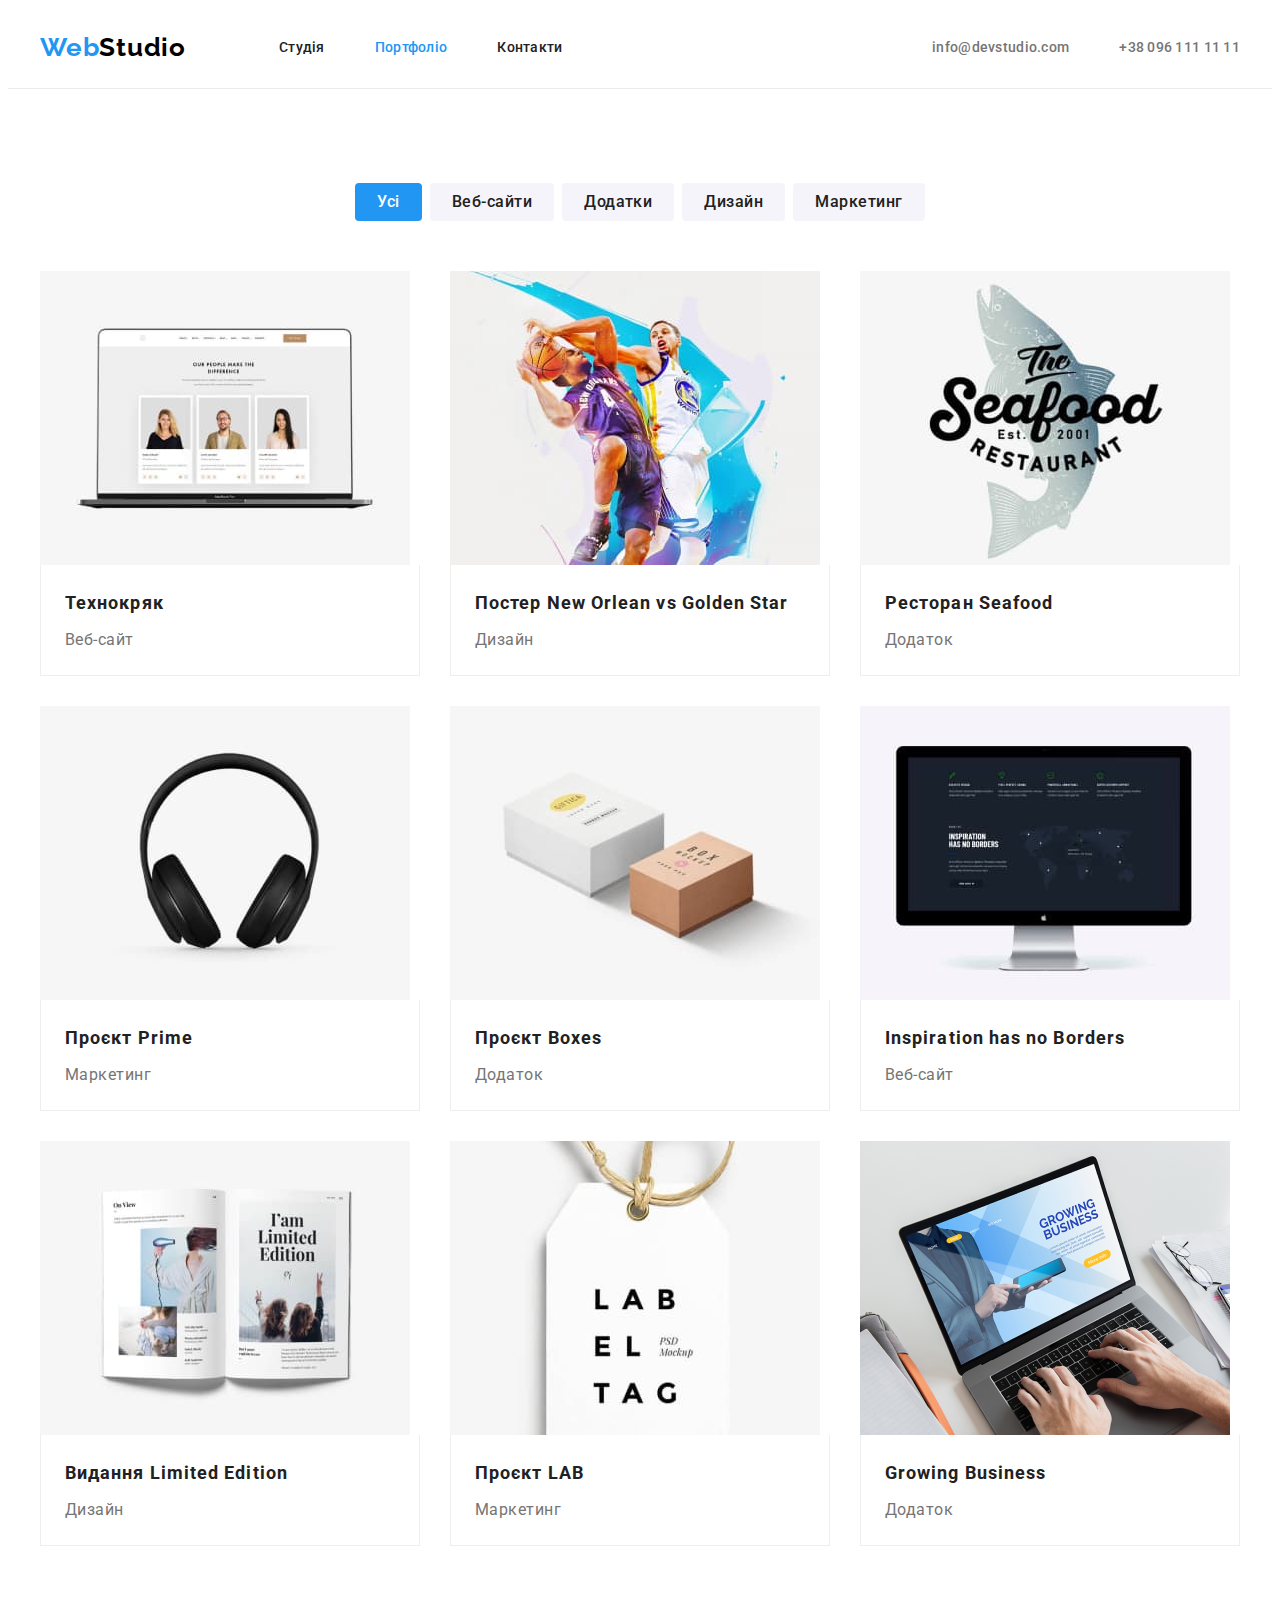
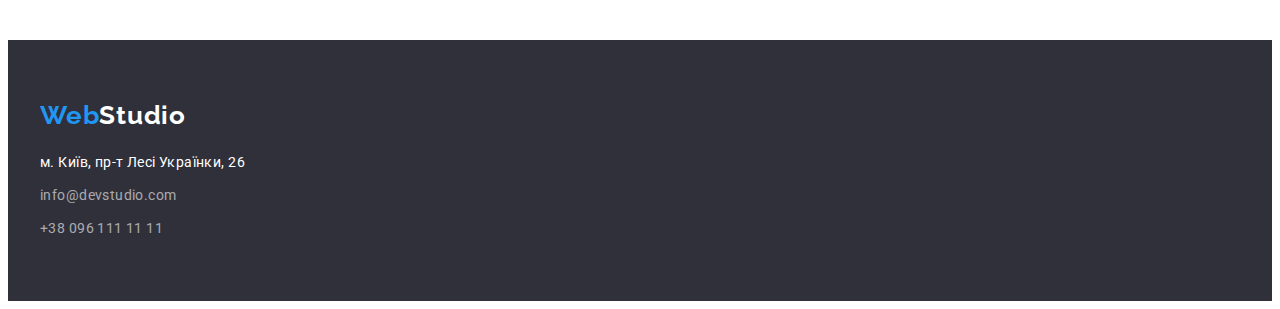
==== portfolio.html @ 0a84ef99 "Initial commit" ====
<!DOCTYPE html>
<html lang="uk">
  <head>
    <meta charset="UTF-8" />
    <meta http-equiv="X-UA-Compatible" content="IE=edge" />
    <meta name="viewport" content="width=device-width, initial-scale=1.0" />
    <title>Portfolio</title>
    <link rel="preconnect" href="https://fonts.googleapis.com" />
    <link rel="preconnect" href="https://fonts.gstatic.com" crossorigin />
    <link
      href="https://fonts.googleapis.com/css2?family=Raleway:wght@700&family=Roboto:wght@400;500;700;900&display=swap"
      rel="stylesheet"
    />
    <link
      rel="stylesheet"
      href="https://cdnjs.cloudflare.com/ajax/libs/modern-normalize/1.1.0/modern-normalize.min.css"
      integrity="sha512-wpPYUAdjBVSE4KJnH1VR1HeZfpl1ub8YT/NKx4PuQ5NmX2tKuGu6U/JRp5y+Y8XG2tV+wKQpNHVUX03MfMFn9Q=="
      crossorigin="anonymous"
      referrerpolicy="no-referrer"
    />
    <link rel="stylesheet" href="./css/slyles.css" />
  </head>
  <body>
    <!-- Хедер -->

    <header class="header">
      <div class="container main-nav">
        <nav class="header-nav">
          <a class="header-logo" href="./index.html">Web<span class="accent">Studio</span></a>
          <ul class="header-list">
            <li class="header-item">
              <a class="header-link" href="./index.html">Студія</a>
            </li>
            <li class="header-item">
              <a class="header-link current" href="./portfolio.html">Портфоліо</a>
            </li>
            <li class="header-item">
              <a class="header-link" href="#cont">Контакти</a>
            </li>
          </ul>
        </nav>
        <ul class="header-list-contact">
          <li class="header-item-contact">
            <a class="header-link-contact" href="mailto:info@devstudio.com">info@devstudio.com</a>
          </li>
          <li class="header-item-contact">
            <a class="header-link-contact" href="tel:+380961111111">+38 096 111 11 11</a>
          </li>
        </ul>
      </div>
    </header>

    <!-- Главный контент страницы -->

    <main class="main-portfolio">
      <section class="project section">
        <div class="container">
          <h1 class="project-title visually-hidden">Наші проекти</h1>
          <ul class="project-list margin-container">
            <li class="project-item">
              <button type="button" class="project-btn current-btn">Усі</button>
            </li>
            <li class="project-item">
              <button type="button" class="project-btn">Веб-сайти</button>
            </li>
            <li class="project-item">
              <button type="button" class="project-btn">Додатки</button>
            </li>
            <li class="project-item">
              <button type="button" class="project-btn">Дизайн</button>
            </li>
            <li class="project-item">
              <button type="button" class="project-btn">Маркетинг</button>
            </li>
          </ul>
          <ul class="project-list-img">
            <li class="project-item-img">
              <img
                src="./images/img11.jpg"
                alt="Ноутбук"
                class="project-img"
                width="370"
                height="294"
              />
              <div class="project-img-desc">
                <h2 class="project-img-title">Технокряк</h2>
                <p class="project-img-text">Веб-сайт</p>
              </div>
            </li>
            <li class="project-item-img">
              <img
                src="./images/img22.jpg"
                alt="Два хлопця грают в баскетбол"
                class="project-img"
                width="370"
                height="294"
              />
              <div class="project-img-desc">
                <h2 class="project-img-title">Постер New Orlean vs Golden Star</h2>
                <p class="project-img-text">Дизайн</p>
              </div>
            </li>
            <li class="project-item-img">
              <img
                src="./images/img33.jpg"
                alt="Логотип ресторану"
                class="project-img"
                width="370"
                height="294"
              />
              <div class="project-img-desc">
                <h2 class="project-img-title">Ресторан Seafood</h2>
                <p class="project-img-text">Додаток</p>
              </div>
            </li>
            <li class="project-item-img">
              <img
                src="./images/img4.jpg"
                alt="Навушники"
                class="project-img"
                width="370"
                height="294"
              />
              <div class="project-img-desc">
                <h2 class="project-img-title">Проєкт Prime</h2>
                <p class="project-img-text">Маркетинг</p>
              </div>
            </li>
            <li class="project-item-img">
              <img
                src="./images/img5.jpg"
                alt="Дві коробки"
                class="project-img"
                width="370"
                height="294"
              />
              <div class="project-img-desc">
                <h2 class="project-img-title">Проєкт Boxes</h2>
                <p class="project-img-text">Додаток</p>
              </div>
            </li>
            <li class="project-item-img">
              <img
                src="./images/img6.jpg"
                alt="Монітор"
                class="project-img"
                width="370"
                height="294"
              />
              <div class="project-img-desc">
                <h2 class="project-img-title">Inspiration has no Borders</h2>
                <p class="project-img-text">Веб-сайт</p>
              </div>
            </li>
            <li class="project-item-img">
              <img
                src="./images/img7.jpg"
                alt="Книга"
                class="project-img"
                width="370"
                height="294"
              />
              <div class="project-img-desc">
                <h2 class="project-img-title">Видання Limited Edition</h2>
                <p class="project-img-text">Дизайн</p>
              </div>
            </li>
            <li class="project-item-img">
              <img
                src="./images/img8.jpg"
                alt="Бірка"
                class="project-img"
                width="370"
                height="294"
              />
              <div class="project-img-desc">
                <h2 class="project-img-title">Проєкт LAB</h2>
                <p class="project-img-text">Маркетинг</p>
              </div>
            </li>
            <li class="project-item-img">
              <img
                src="./images/img9.png"
                alt="Людина працює за ноутбуком"
                class="project-img"
                width="370"
                height="294"
              />
              <div class="project-img-desc">
                <h2 class="project-img-title">Growing Business</h2>
                <p class="project-img-text">Додаток</p>
              </div>
            </li>
          </ul>
        </div>
      </section>
    </main>

    <!-- Футер -->

    <footer class="footer" id="cont">
      <div class="container">
        <a class="footer-logo" href="./index.html">Web<span class="accent-logo">Studio</span></a>
        <address class="footer-address">
          <ul class="footer-list">
            <li class="footer-item-address">
              <a
                class="footer-link-address"
                href="https://goo.gl/maps/AeW1CKRsZD5N9ChA9"
                target="_blank"
                rel="noopener noreferrer nofollow"
                >м. Київ, пр-т Лесі Українки, 26</a
              >
            </li>
            <li class="footer-item">
              <a class="footer-link" href="mailto:info@devstudio.com">info@devstudio.com</a>
            </li>
            <li class="footer-item">
              <a class="footer-link" href="tel:+380961111111">+38 096 111 11 11</a>
            </li>
          </ul>
        </address>
      </div>
    </footer>
  </body>
</html>
---- css/slyles.css ----
:root {
  --main-color: #ffffff;
  --footer-color: #2f303a;
  --section-color: #f5f4fa;
  --text-color: #757575;
  --title-color: #212121;
  --accent-color: #2196f3;
}

body {
  font-family: 'Roboto', sans-serif;
  background-color: var(--main-color);
  font-size: 14px;
  color: var(--text-color);
}

p,
h1,
h2,
h3,
h4,
h5,
h6 {
  margin: 0;
}

ul {
  margin: 0;
  padding-left: 0;
  list-style: none;
}

a {
  text-decoration: none;
}

img {
  display: block;
  max-width: 100%;
  height: auto;
}

button {
  cursor: pointer;
}

address {
  font-style: normal;
}

.visually-hidden {
  position: absolute;
  white-space: nowrap;
  width: 1px;
  height: 1px;
  overflow: hidden;
  border: 0;
  padding: 0;
  clip: rect(0 0 0 0);
  clip-path: inset(50%);
  margin: -1px;
}

.container {
  width: 1200px;
  padding-left: 15px;
  padding-right: 15px;
  margin-left: auto;
  margin-right: auto;
}

.section {
  padding-top: 94px;
  padding-bottom: 94px;
}

/* Хедер */

.header {
  border-bottom: 1px solid #ececec;
}

.main-nav {
  display: flex;
  align-items: center;
  justify-content: space-between;
}

.header-logo {
  margin-right: 93px;

  font-family: 'Raleway', sans-serif;
  font-weight: 700;
  font-size: 26px;
  line-height: 1.2;
  letter-spacing: 0.03em;

  color: var(--accent-color);
}

.accent {
  color: #000000;
}

.header-nav {
  display: flex;
  align-items: center;
}

.header-list {
  display: flex;
}

.header-item:not(:last-child) {
  margin-right: 50px;
}

.header-link {
  display: block;
  padding-top: 32px;
  padding-bottom: 32px;

  font-weight: 500;
  line-height: 1.14;
  letter-spacing: 0.02em;

  color: var(--title-color);
}

.header-link:hover,
.header-link:focus {
  color: var(--accent-color);
}

.current {
  color: var(--accent-color);
}

.header-list-contact {
  display: flex;
}

.header-link-contact {
  display: block;
  padding-top: 32px;
  padding-bottom: 32px;

  font-weight: 500;
  line-height: 1.14;
  letter-spacing: 0.02em;

  color: var(--text-color);
}

.header-item-contact:not(:last-child) {
  margin-right: 50px;
}

.header-link-contact:hover,
.header-link-contact:focus {
  color: var(--accent-color);
}

/* Главный контент страницы */

/* Герой */

.hero {
  padding-top: 200px;
  padding-bottom: 200px;
  text-align: center;

  background: var(--footer-color);
}

.hero-title {
  margin-bottom: 40px;
  margin-left: auto;
  margin-right: auto;

  font-weight: 900;
  font-size: 44px;
  line-height: 1.36;
  letter-spacing: 0.06em;
  text-transform: uppercase;
  width: 696px;

  color: var(--main-color);
}

.hero-btn {
  padding: 10px 32px;

  font-family: inherit;
  font-weight: 700;
  font-size: 16px;
  line-height: 1.88;
  letter-spacing: 0.06em;
  border: none;
  border-radius: 4px;

  color: var(--main-color);
  background-color: var(--accent-color);
}

.hero-btn:hover,
.hero-btn:focus {
  background: #2196f3;
  box-shadow: 0px 4px 4px rgba(0, 0, 0, 0.15);
  border-radius: 4px;
}

/* Преймущества */

.benefits-list {
  display: flex;
  gap: 30px;
}

.benefits-item {
  width: calc((100% - 90px) / 4);
}

.benefits-title {
  margin-bottom: 10px;

  font-size: 14px;
  line-height: 1.14;
  letter-spacing: 0.03em;
  text-transform: uppercase;

  color: var(--title-color);
}

.benefits-text {
  line-height: 1.71;
  letter-spacing: 0.03em;
}

/* Чем мы занимаемся */

.about {
  padding-top: 0;
}

.about-list {
  display: flex;
  gap: 30px;
}

.about-title {
  margin-bottom: 50px;

  font-size: 36px;
  line-height: 1.16;
  text-align: center;
  letter-spacing: 0.03em;

  color: var(--title-color);
}

.about-item {
  width: calc((100% - 60px) / 3);
}

/* Наша команда */

.team {
  background-color: var(--section-color);
}

.team-list {
  display: flex;
  gap: 30px;
}

.team-title {
  margin-bottom: 50px;

  font-size: 36px;
  line-height: 1.16;
  text-align: center;
  letter-spacing: 0.03em;

  color: var(--title-color);
}

.team-item {
  padding-bottom: 30px;
  width: calc((100% - 90px) / 4);

  box-shadow: 0px 1px 3px rgba(0, 0, 0, 0.12), 0px 1px 1px rgba(0, 0, 0, 0.14),
    0px 2px 1px rgba(0, 0, 0, 0.2);
  border-radius: 0px 0px 4px 4px;
  background-color: var(--main-color);
}

.team-img {
  margin-bottom: 30px;
}

.team-title-name {
  margin-bottom: 10px;

  font-weight: 500;
  font-size: 16px;
  line-height: 1.18;
  text-align: center;
  letter-spacing: 0.03em;

  color: var(--title-color);
}

.team-text {
  font-size: 16px;
  line-height: 1.18;
  text-align: center;
  letter-spacing: 0.03em;
}

/* Футер */

.footer {
  padding-top: 60px;
  padding-bottom: 60px;

  background-color: var(--footer-color);
}

.accent-logo {
  color: var(--main-color);
}

.footer-logo {
  font-family: 'Raleway', sans-serif;
  font-weight: 700;
  font-size: 26px;
  line-height: 1.2;
  letter-spacing: 0.03em;

  color: var(--accent-color);
}

.footer-address {
  margin-top: 20px;
}

.footer-item-address {
  margin-bottom: 9px;
}

.footer-link-address {
  line-height: 1.71;
  letter-spacing: 0.03em;

  color: var(--main-color);
}

.footer-item:not(:last-child) {
  margin-bottom: 9px;
}

.footer-link {
  font-style: normal;
  line-height: 1.71;
  letter-spacing: 0.03em;

  color: rgba(255, 255, 255, 0.6);
}

.footer-link:hover,
.footer-link:focus {
  color: var(--accent-color);
}

/* Портфолио */

.margin-container {
  margin-bottom: 50px;
}

.project-list {
  display: flex;
  justify-content: center;
}

.project-item:not(:last-child) {
  margin-right: 8px;
}

.project-btn {
  padding: 6px 22px;

  font-family: inherit;
  font-weight: 500;
  font-size: 16px;
  line-height: 1.62;
  text-align: center;
  letter-spacing: 0.03em;
  border-radius: 4px;
  border: none;

  color: var(--title-color);
  background: var(--section-color);
}

.project-btn:hover,
.project-btn:focus {
  background-color: var(--accent-color);
  color: var(--main-color);
}

.current-btn {
  color: var(--main-color);
  background-color: var(--accent-color);
}

.project-list-img {
  display: flex;
  flex-wrap: wrap;
  gap: 30px;
}

.project-item-img {
  width: calc((100% - 60px) / 3);
}

.project-img-desc {
  padding: 20px 24px;
  border: 1px solid #eeeeee;
  border-top: none;
}

.project-img-title {
  margin-bottom: 4px;

  font-size: 18px;
  line-height: 2;
  letter-spacing: 0.06em;

  color: var(--title-color);
}

.project-img-text {
  font-size: 16px;
  line-height: 1.88;
  letter-spacing: 0.03em;
}
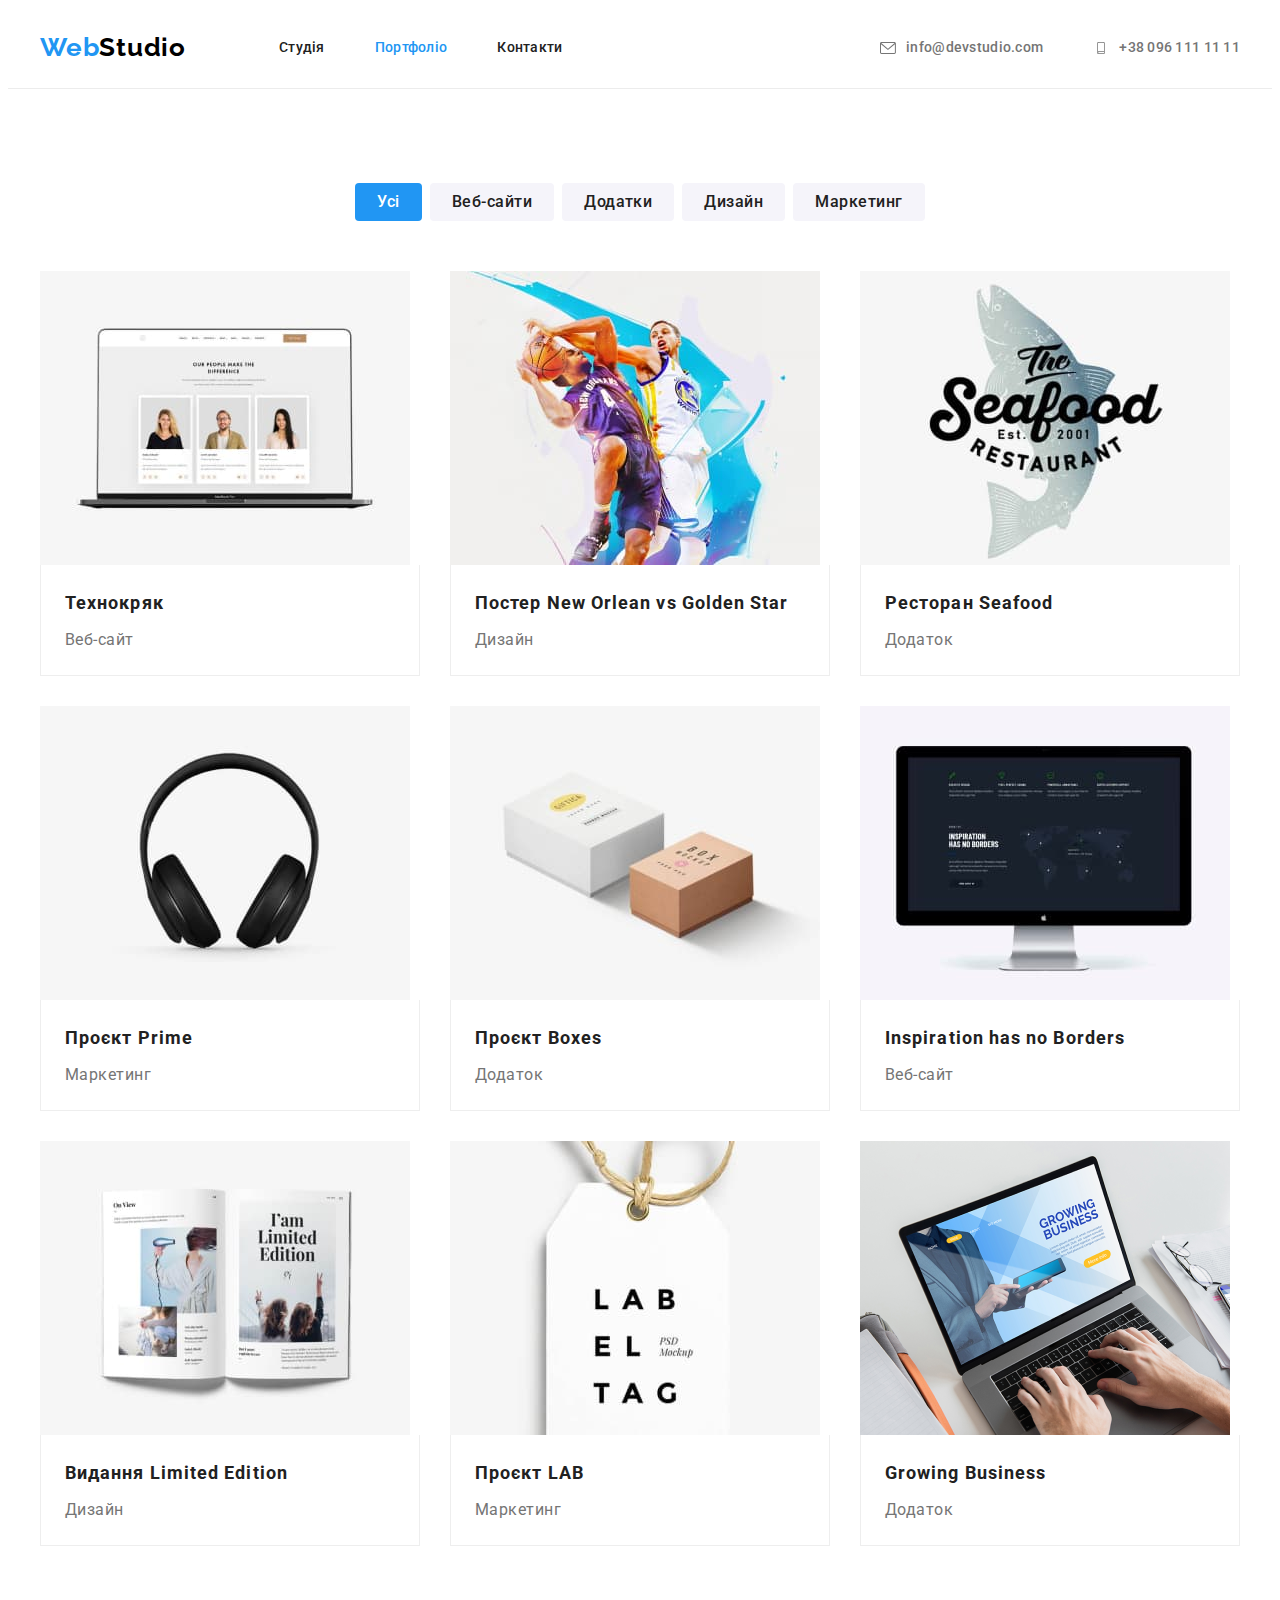
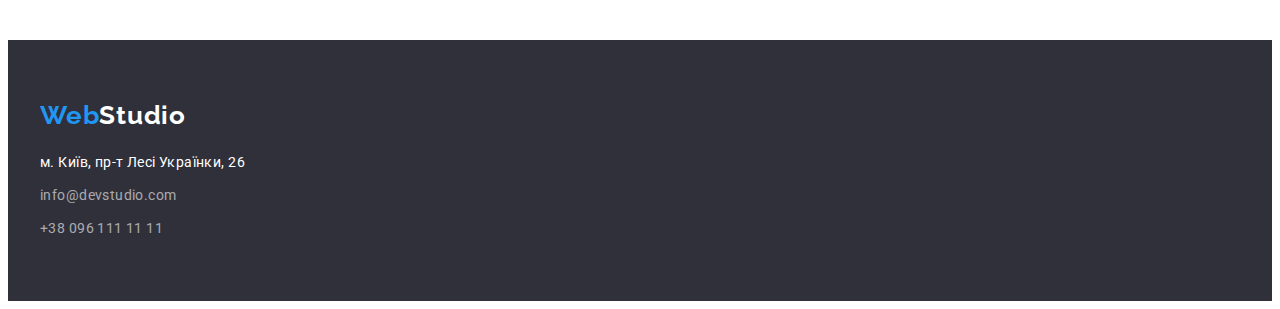
==== commit f2540894: "add svg icons and hero bg images" ====
--- a/portfolio.html
+++ b/portfolio.html
@@ -41,10 +41,16 @@
         </nav>
         <ul class="header-list-contact">
           <li class="header-item-contact">
-            <a class="header-link-contact" href="mailto:info@devstudio.com">info@devstudio.com</a>
+            <a class="header-link-contact" href="mailto:info@devstudio.com"
+              ><svg class="icon-contact"><use href="./images/icons.svg#icon-envelope"></use></svg>
+              info@devstudio.com</a
+            >
           </li>
           <li class="header-item-contact">
-            <a class="header-link-contact" href="tel:+380961111111">+38 096 111 11 11</a>
+            <a class="header-link-contact" href="tel:+380961111111"
+              ><svg class="icon-contact"><use href="./images/icons.svg#icon-smartphone"></use></svg>
+              +38 096 111 11 11</a
+            >
           </li>
         </ul>
       </div>
--- a/css/slyles.css
+++ b/css/slyles.css
@@ -141,7 +141,8 @@
 }
 
 .header-link-contact {
-  display: block;
+  display: flex;
+  align-items: center;
   padding-top: 32px;
   padding-bottom: 32px;
 
@@ -152,6 +153,18 @@
   color: var(--text-color);
 }
 
+.icon-contact {
+  width: 16px;
+  height: 12px;
+  margin-right: 10px;
+  fill: currentColor;
+}
+
+.icon-mail:hover,
+.icon-mail:focus {
+  fill: var(--accent-color);
+}
+
 .header-item-contact:not(:last-child) {
   margin-right: 50px;
 }
@@ -171,6 +184,14 @@
   text-align: center;
 
   background: var(--footer-color);
+  background-image: linear-gradient(rgba(47, 48, 58, 0.4), rgba(47, 48, 58, 0.4)),
+    url(../images/hero.jpg);
+  background-repeat: no-repeat;
+  background-position: center;
+  background-size: cover;
+  height: 600px;
+  max-width: 1600px;
+  margin: 0 auto;
 }
 
 .hero-title {
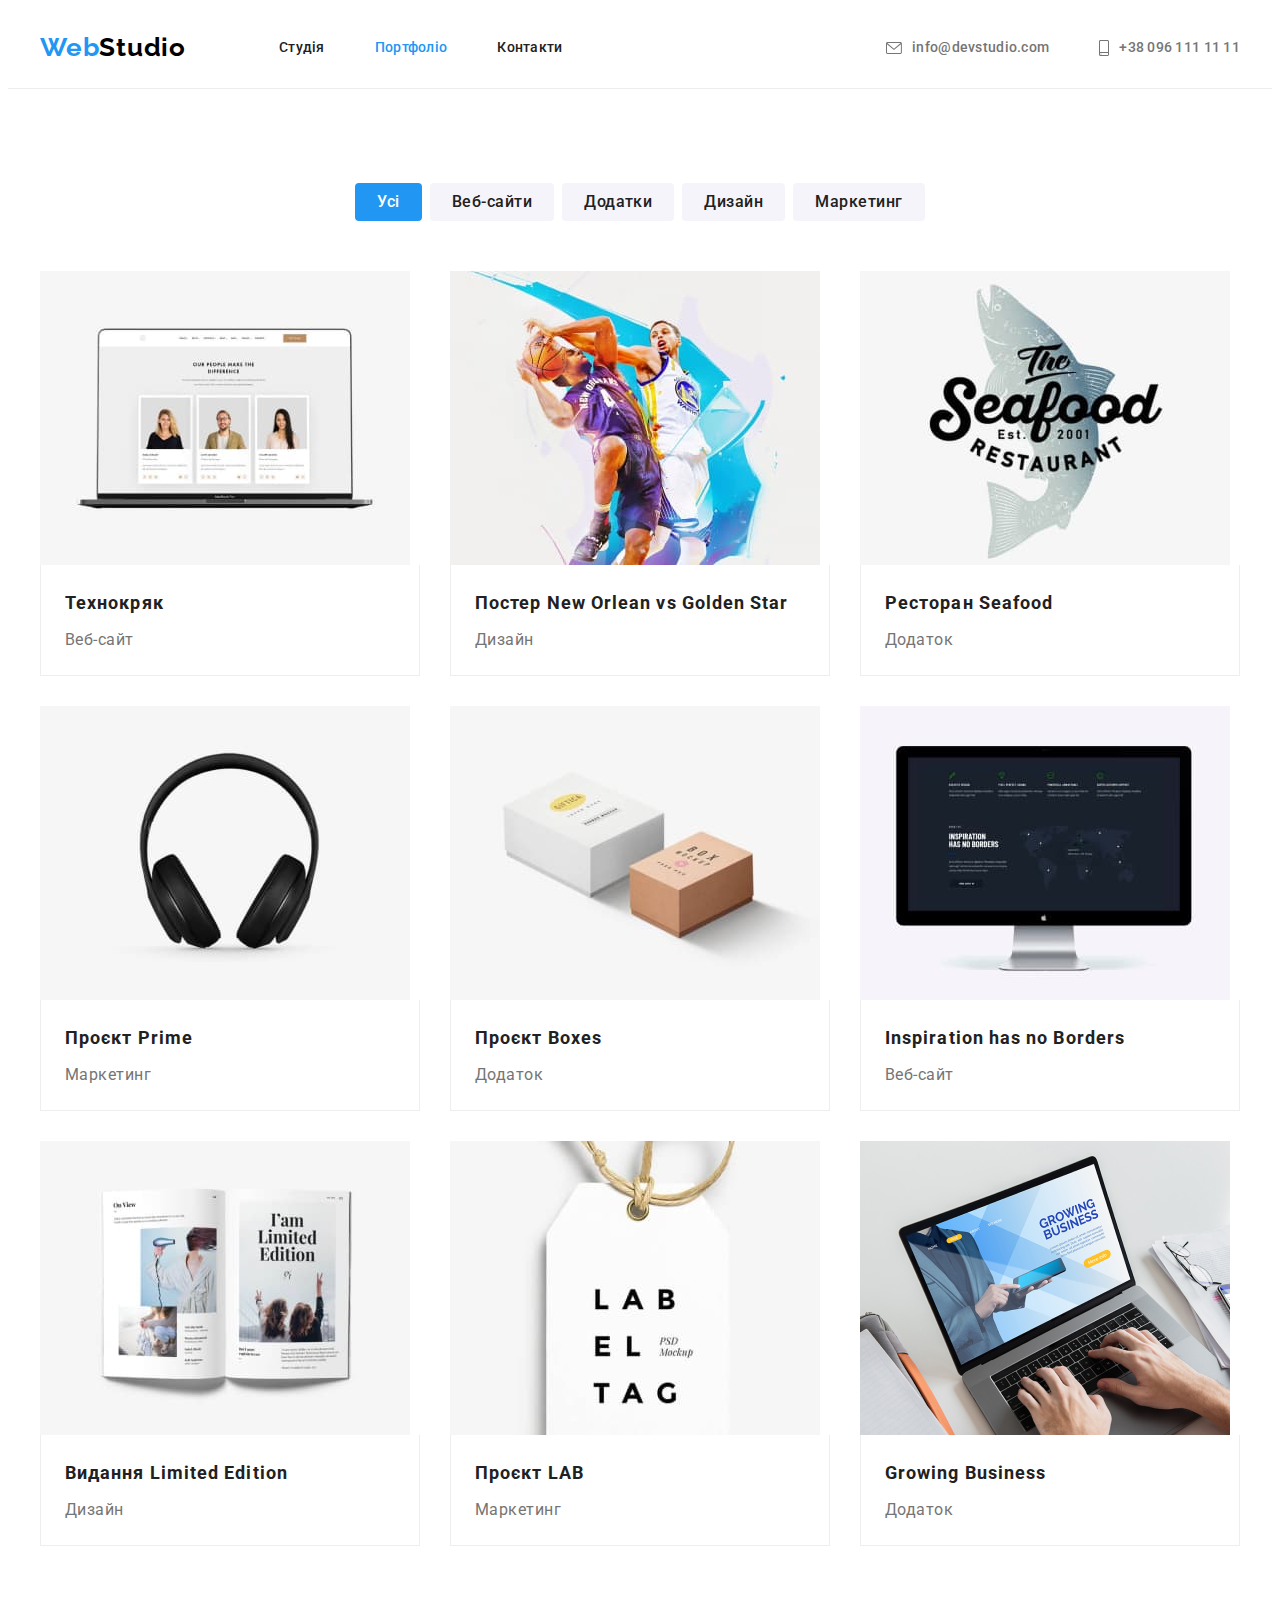
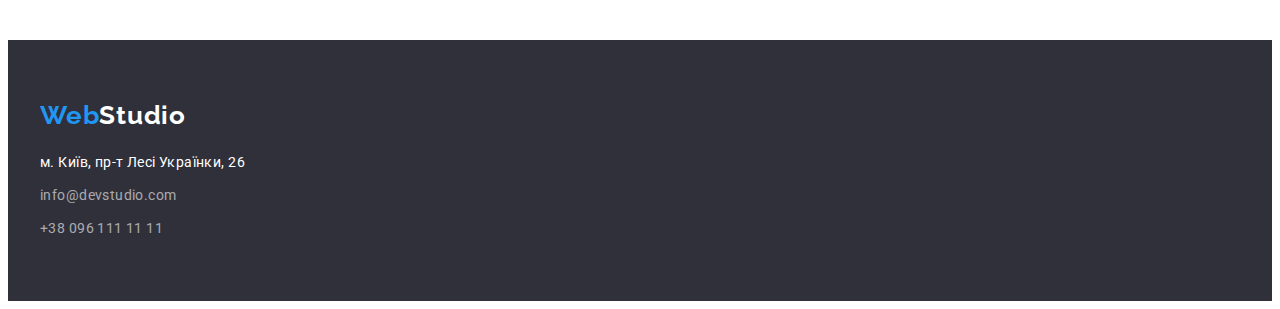
==== commit e8204649: "fix svg" ====
--- a/portfolio.html
+++ b/portfolio.html
@@ -48,7 +48,9 @@
           </li>
           <li class="header-item-contact">
             <a class="header-link-contact" href="tel:+380961111111"
-              ><svg class="icon-contact"><use href="./images/icons.svg#icon-smartphone"></use></svg>
+              ><svg class="icon-contact tel">
+                <use href="./images/icons.svg#icon-smartphone"></use>
+              </svg>
               +38 096 111 11 11</a
             >
           </li>
--- a/css/slyles.css
+++ b/css/slyles.css
@@ -160,6 +160,11 @@
   fill: currentColor;
 }
 
+.tel {
+  width: 10px;
+  height: 16px;
+}
+
 .icon-mail:hover,
 .icon-mail:focus {
   fill: var(--accent-color);
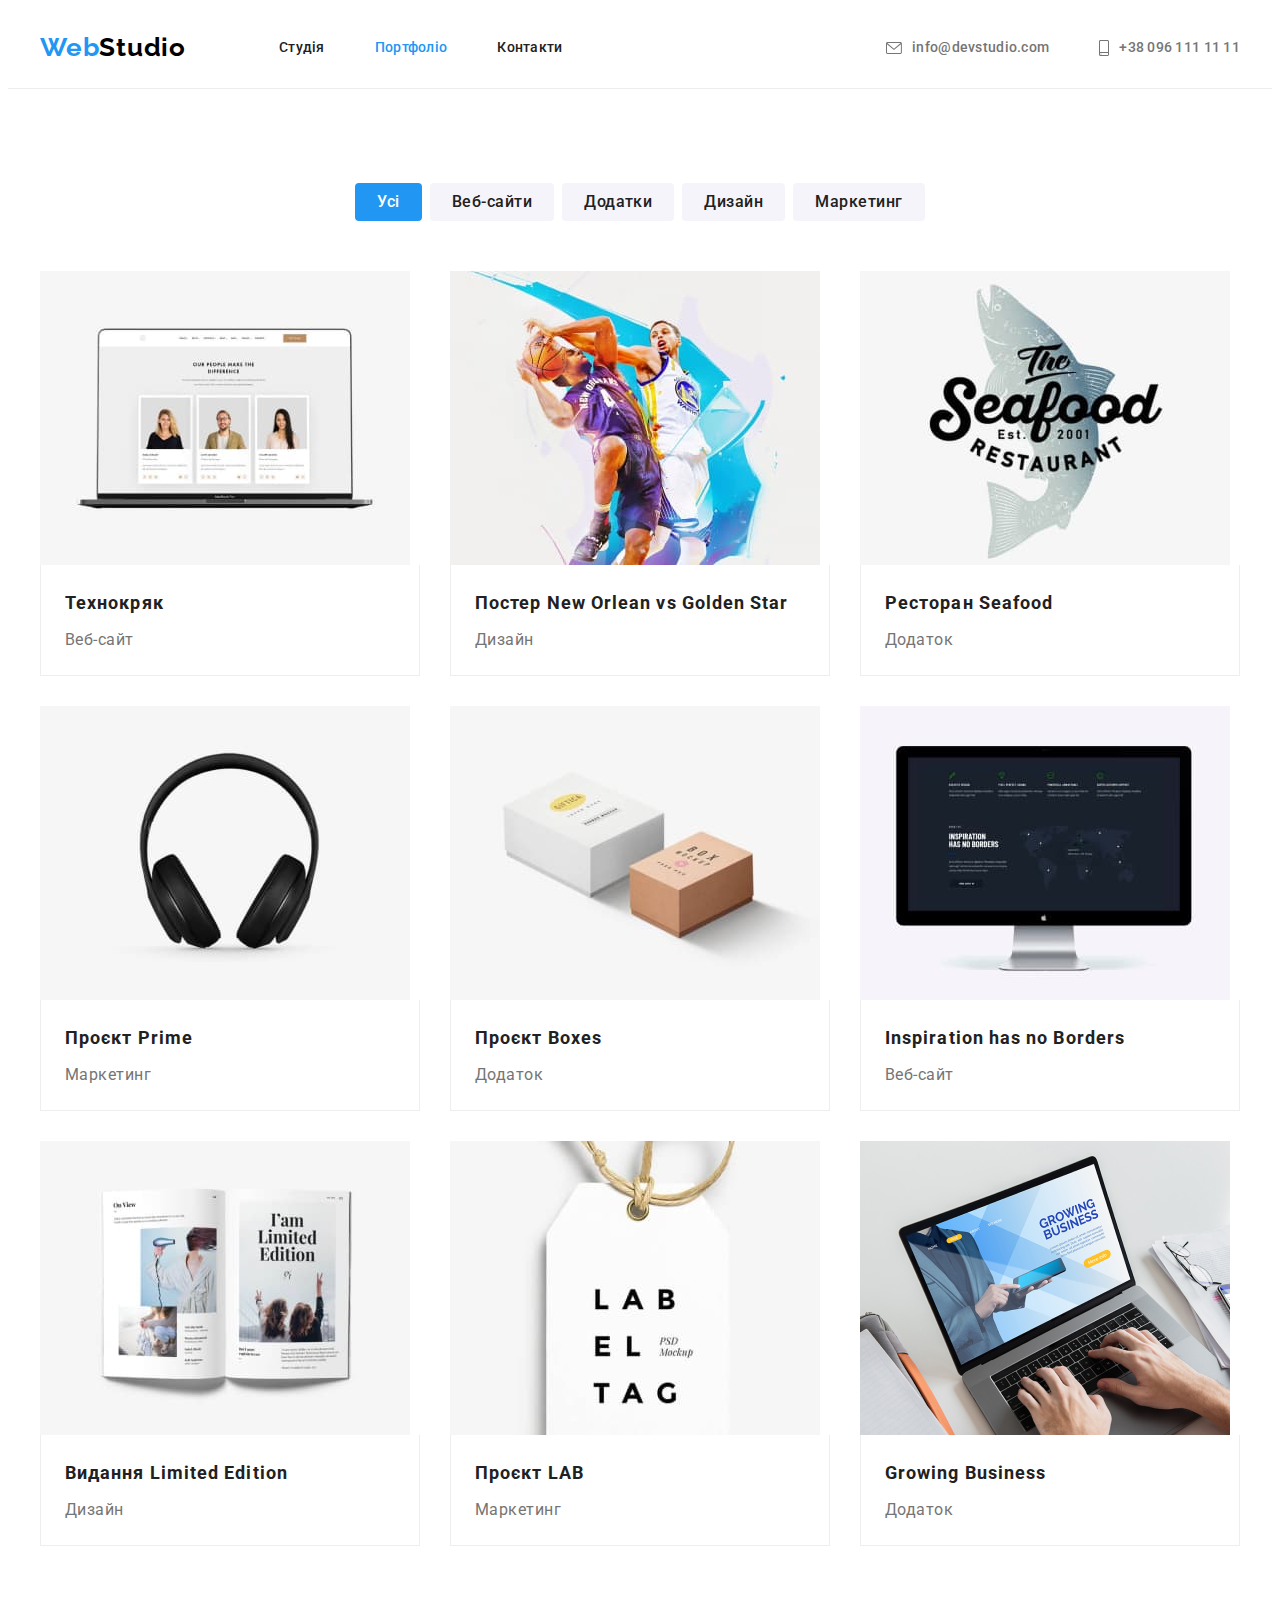
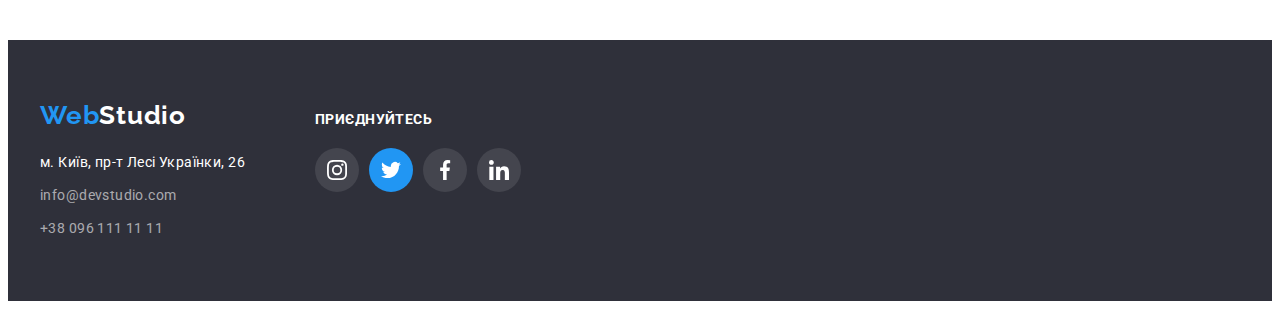
==== commit d0467b93: "add footer icons" ====
--- a/portfolio.html
+++ b/portfolio.html
@@ -207,27 +207,78 @@
     <!-- Футер -->
 
     <footer class="footer" id="cont">
-      <div class="container">
-        <a class="footer-logo" href="./index.html">Web<span class="accent-logo">Studio</span></a>
-        <address class="footer-address">
-          <ul class="footer-list">
-            <li class="footer-item-address">
-              <a
-                class="footer-link-address"
-                href="https://goo.gl/maps/AeW1CKRsZD5N9ChA9"
-                target="_blank"
-                rel="noopener noreferrer nofollow"
-                >м. Київ, пр-т Лесі Українки, 26</a
-              >
-            </li>
-            <li class="footer-item">
-              <a class="footer-link" href="mailto:info@devstudio.com">info@devstudio.com</a>
-            </li>
-            <li class="footer-item">
-              <a class="footer-link" href="tel:+380961111111">+38 096 111 11 11</a>
-            </li>
-          </ul>
-        </address>
+      <div class="container footer-section">
+        <div class="footer-contact">
+          <a class="footer-logo" href="./index.html">Web<span class="accent-logo">Studio</span></a>
+          <address class="footer-address">
+            <ul class="footer-list">
+              <li class="footer-item-address">
+                <a
+                  class="footer-link-address"
+                  href="https://goo.gl/maps/AeW1CKRsZD5N9ChA9"
+                  target="_blank"
+                  rel="noopener noreferrer nofollow"
+                  >м. Київ, пр-т Лесі Українки, 26</a
+                >
+              </li>
+              <li class="footer-item">
+                <a class="footer-link" href="mailto:info@devstudio.com">info@devstudio.com</a>
+              </li>
+              <li class="footer-item">
+                <a class="footer-link" href="tel:+380961111111">+38 096 111 11 11</a>
+              </li>
+            </ul>
+          </address>
+        </div>
+        <div class="footer-soc">
+          <h2 class="footer-soc-title">Приєднуйтесь</h2>
+          <ul class="footer-soc-list">
+            <li class="footer-soc-item">
+              <a
+                class="footer-soc-link"
+                href="https://www.instagram.com/"
+                target="_blank"
+                rel="noopener noreferrer nofollow"
+                ><svg class="footer-soc-logo">
+                  <use href="./images/icons.svg#icon-instagram"></use>
+                </svg>
+              </a>
+            </li>
+            <li class="footer-soc-item">
+              <a
+                class="footer-soc-link twitter"
+                href="https://twitter.com/"
+                target="_blank"
+                rel="noopener noreferrer nofollow"
+                ><svg class="footer-soc-logo">
+                  <use href="./images/icons.svg#icon-twitter"></use>
+                </svg>
+              </a>
+            </li>
+            <li class="footer-soc-item">
+              <a
+                class="footer-soc-link"
+                href="https://www.facebook.com/"
+                target="_blank"
+                rel="noopener noreferrer nofollow"
+                ><svg class="footer-soc-logo">
+                  <use href="./images/icons.svg#icon-facebook"></use>
+                </svg>
+              </a>
+            </li>
+            <li class="footer-soc-item">
+              <a
+                class="footer-soc-link"
+                href="https://www.linkedin.com/"
+                target="_blank"
+                rel="noopener noreferrer nofollow"
+                ><svg class="footer-soc-logo">
+                  <use href="./images/icons.svg#icon-linkedin"></use>
+                </svg>
+              </a>
+            </li>
+          </ul>
+        </div>
       </div>
     </footer>
   </body>
--- a/css/slyles.css
+++ b/css/slyles.css
@@ -165,11 +165,6 @@
   height: 16px;
 }
 
-.icon-mail:hover,
-.icon-mail:focus {
-  fill: var(--accent-color);
-}
-
 .header-item-contact:not(:last-child) {
   margin-right: 50px;
 }
@@ -184,9 +179,12 @@
 /* Герой */
 
 .hero {
+  margin: 0 auto;
   padding-top: 200px;
   padding-bottom: 200px;
   text-align: center;
+  height: 600px;
+  max-width: 1600px;
 
   background: var(--footer-color);
   background-image: linear-gradient(rgba(47, 48, 58, 0.4), rgba(47, 48, 58, 0.4)),
@@ -194,9 +192,6 @@
   background-repeat: no-repeat;
   background-position: center;
   background-size: cover;
-  height: 600px;
-  max-width: 1600px;
-  margin: 0 auto;
 }
 
 .hero-title {
@@ -357,6 +352,15 @@
   color: var(--main-color);
 }
 
+.footer-section {
+  display: flex;
+  align-items: baseline;
+}
+
+.footer-contact {
+  margin-right: 70px;
+}
+
 .footer-logo {
   font-family: 'Raleway', sans-serif;
   font-weight: 700;
@@ -399,6 +403,41 @@
   color: var(--accent-color);
 }
 
+.footer-soc-title {
+  margin-bottom: 20px;
+  font-size: 14px;
+  line-height: 1.14;
+  letter-spacing: 0.03em;
+  text-transform: uppercase;
+
+  color: var(--main-color);
+}
+
+.footer-soc-list {
+  display: flex;
+  gap: 10px;
+}
+
+.footer-soc-link {
+  display: flex;
+  align-items: center;
+  justify-content: center;
+  width: 44px;
+  height: 44px;
+  border-radius: 50%;
+  background-color: rgba(255, 255, 255, 0.1);
+}
+
+.twitter {
+  background-color: var(--accent-color);
+}
+
+.footer-soc-logo {
+  width: 20px;
+  height: 20px;
+  fill: var(--main-color);
+}
+
 /* Портфолио */
 
 .margin-container {
@@ -434,6 +473,8 @@
 .project-btn:focus {
   background-color: var(--accent-color);
   color: var(--main-color);
+  box-shadow: 0px 3px 1px rgba(0, 0, 0, 0.1), 0px 1px 2px rgba(0, 0, 0, 0.08),
+    0px 2px 2px rgba(0, 0, 0, 0.12);
 }
 
 .current-btn {
@@ -449,6 +490,12 @@
 
 .project-item-img {
   width: calc((100% - 60px) / 3);
+  cursor: pointer;
+}
+
+.project-item-img:hover {
+  box-shadow: 0px 1px 1px rgba(0, 0, 0, 0.12), 0px 4px 4px rgba(0, 0, 0, 0.06),
+    1px 4px 6px rgba(0, 0, 0, 0.16);
 }
 
 .project-img-desc {
